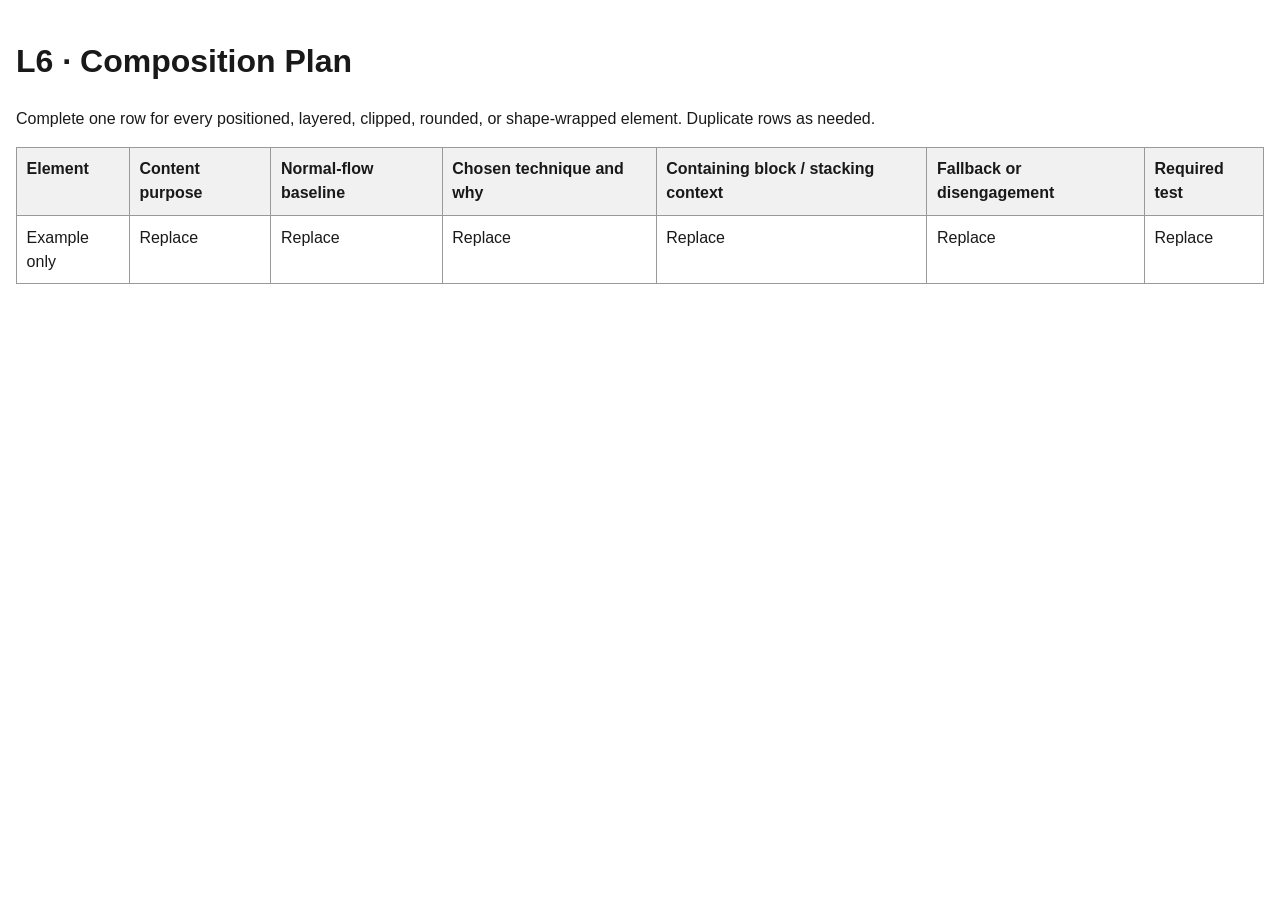
==== composition-plan.html @ 9d8122d8 "starter files" ====
<!doctype html>
<html lang="en">
    <head>
        <meta charset="utf-8">
        <meta name="viewport" content="width=device-width,initial-scale=1">
        <title>Composition Plan</title>
        <style>
            body{
                font-family:Arial,sans-serif;
                line-height:1.5;
                max-width:90rem;
                margin:auto;
                padding:1rem;
                color:#191919;
                }
            table{
                width:100%;
                border-collapse:collapse;
                }
            th,td{
                padding:.6rem;
                border:1px solid #999;
                text-align:left;
                vertical-align:top;
                }
            th{
                background:#f1f1f1;
                }
        </style>
        </head>
        <body>
            <h1>L6 · Composition Plan</h1>
            <p>Complete one row for every positioned, layered, clipped, rounded, or shape-wrapped element. Duplicate rows as needed.</p>
            <table>
                <thead>
                    <tr>
                        <th>Element</th>
                        <th>Content purpose</th>
                        <th>Normal-flow baseline</th>
                        <th>Chosen technique and why</th>
                        <th>Containing block / stacking context</th>
                        <th>Fallback or disengagement</th>
                        <th>Required test</th>
                    </tr>
                </thead>
                <tbody>
                    <tr>
                        <td>Example only</td>
                        <td>Replace</td>
                        <td>Replace</td>
                        <td>Replace</td>
                        <td>Replace</td>
                        <td>Replace</td>
                        <td>Replace</td>
                    </tr>
                </tbody>
            </table>
        </body>
        </html>
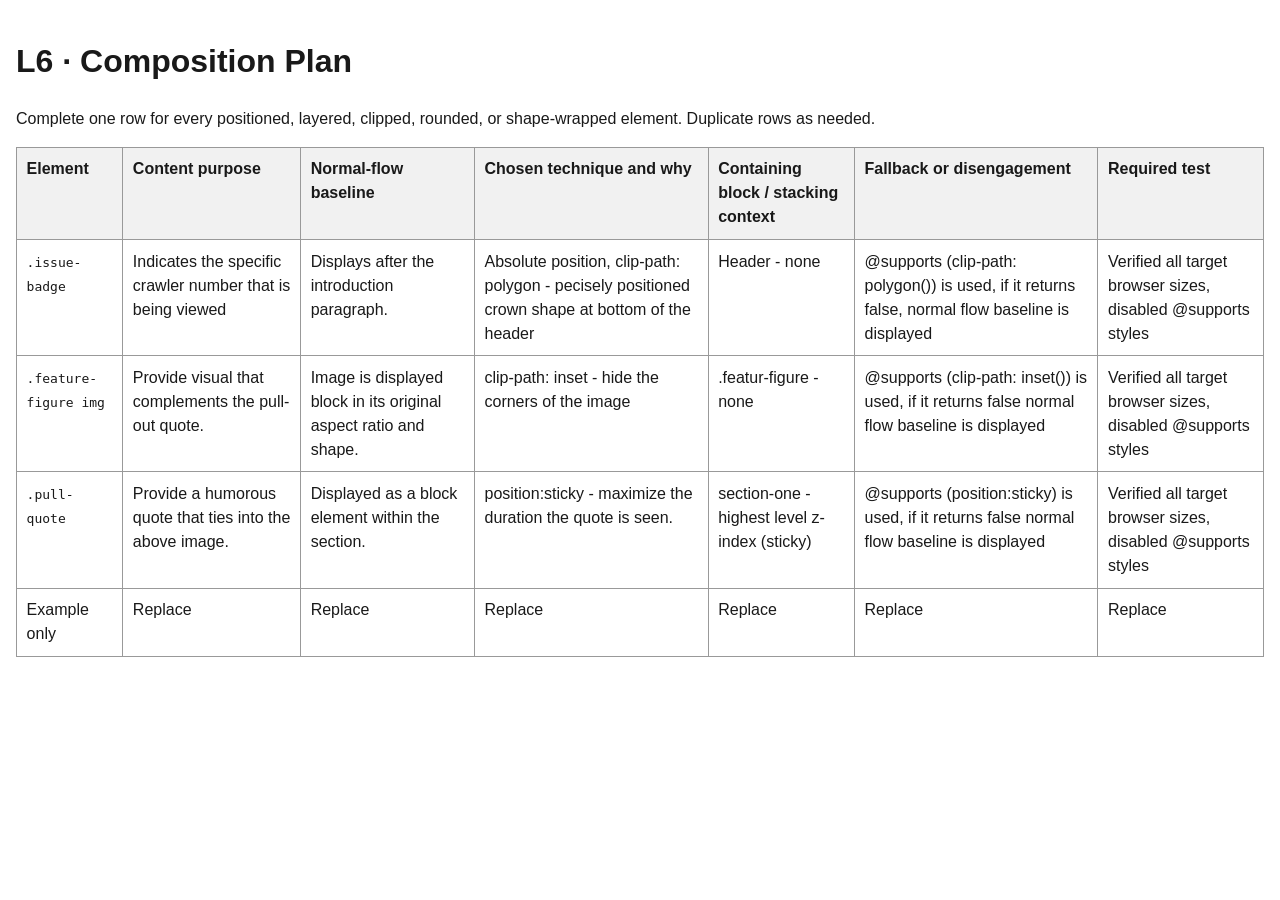
==== commit 48c2811d: "some layering & composition" ====
--- a/composition-plan.html
+++ b/composition-plan.html
@@ -45,13 +45,40 @@
                 </thead>
                 <tbody>
                     <tr>
-                        <td>Example only</td>
-                        <td>Replace</td>
-                        <td>Replace</td>
-                        <td>Replace</td>
-                        <td>Replace</td>
-                        <td>Replace</td>
-                        <td>Replace</td>
+                        <td><code>.issue-badge</code></td> <!-- Element -->
+                        <td>Indicates the specific crawler number that is being viewed</td><!-- Content purpose -->
+                        <td>Displays after the introduction paragraph.</td><!-- Normal-flow baseline -->
+                        <td>Absolute position, clip-path: polygon - pecisely positioned crown shape at bottom of the header</td><!-- Chosen technique and why -->
+                        <td>Header - none</td><!-- Containing block / stacking context -->
+                        <td>@supports (clip-path: polygon()) is used, if it returns false, normal flow baseline is displayed</td><!-- Fallback or disengagement -->
+                        <td>Verified all target browser sizes, disabled @supports styles</td><!-- Required test -->
+                    </tr>
+                    <tr>
+                        <td><code>.feature-figure img</code></td><!-- Element -->
+                        <td>Provide visual that complements the pull-out quote.</td><!-- Content purpose -->
+                        <td>Image is displayed block in its original aspect ratio and shape.</td><!-- Normal-flow baseline -->
+                        <td>clip-path: inset - hide the corners of the image</td><!-- Chosen technique and why -->
+                        <td>.featur-figure - none</td><!-- Containing block / stacking context -->
+                        <td>@supports (clip-path: inset()) is used, if it returns false normal flow baseline is displayed</td><!-- Fallback or disengagement -->
+                        <td>Verified all target browser sizes, disabled @supports styles</td><!-- Required test -->
+                    </tr>
+                    <tr>
+                        <td><code>.pull-quote</code></td><!-- Element -->
+                        <td>Provide a humorous quote that ties into the above image.</td><!-- Content purpose -->
+                        <td>Displayed as a block element within the section.</td><!-- Normal-flow baseline -->
+                        <td>position:sticky - maximize the duration the quote is seen.</td><!-- Chosen technique and why -->
+                        <td>section-one - highest level z-index (sticky)</td><!-- Containing block / stacking context -->
+                        <td>@supports (position:sticky) is used, if it returns false normal flow baseline is displayed</td><!-- Fallback or disengagement -->
+                        <td>Verified all target browser sizes, disabled @supports styles</td><!-- Required test -->
+                    </tr>
+                    <tr>
+                        <td>Example only</td><!-- Element -->
+                        <td>Replace</td><!-- Content purpose -->
+                        <td>Replace</td><!-- Normal-flow baseline -->
+                        <td>Replace</td><!-- Chosen technique and why -->
+                        <td>Replace</td><!-- Containing block / stacking context -->
+                        <td>Replace</td><!-- Fallback or disengagement -->
+                        <td>Replace</td><!-- Required test -->
                     </tr>
                 </tbody>
             </table>
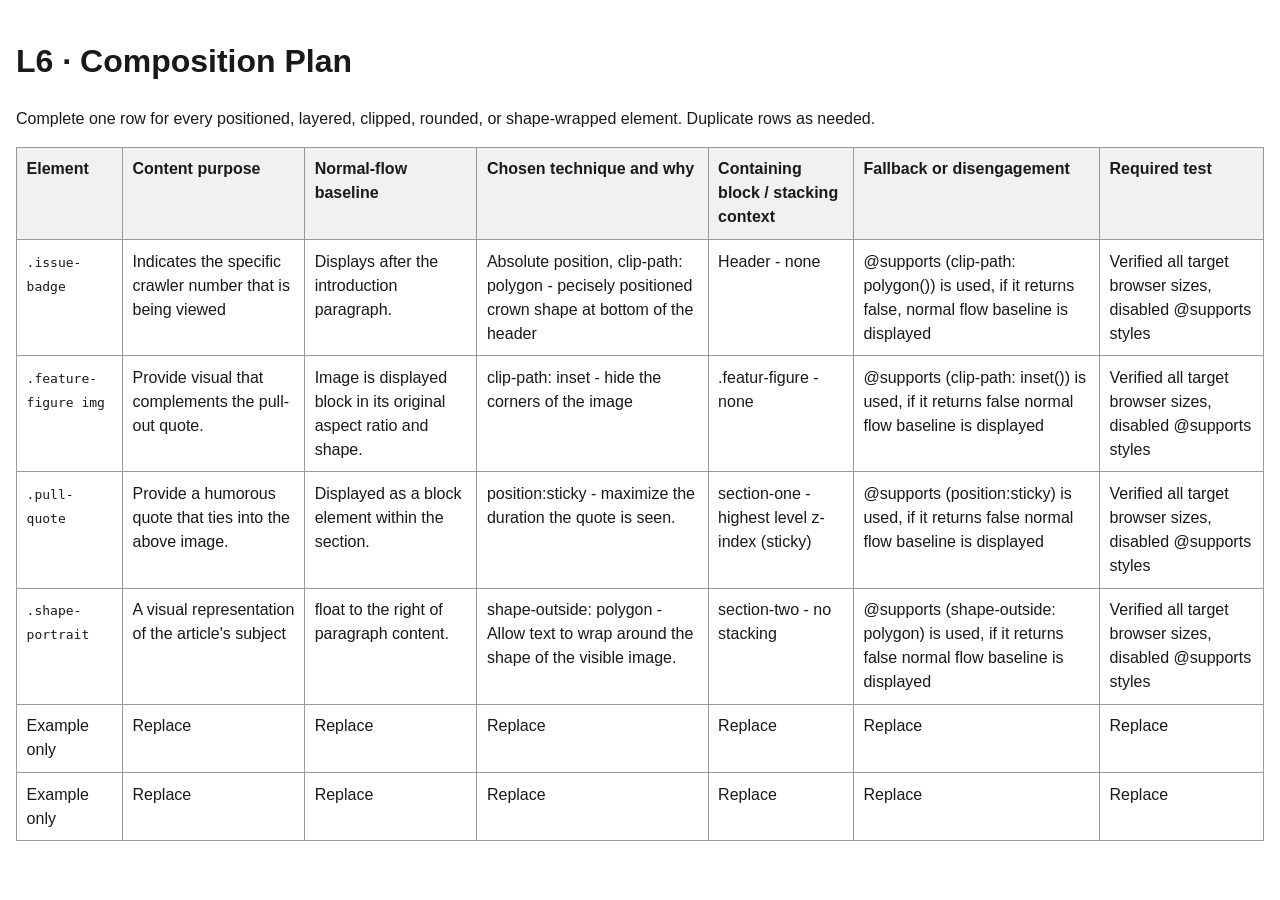
==== commit 05854cba: "some typos" ====
--- a/composition-plan.html
+++ b/composition-plan.html
@@ -72,6 +72,24 @@
                         <td>Verified all target browser sizes, disabled @supports styles</td><!-- Required test -->
                     </tr>
                     <tr>
+                        <td><code>.shape-portrait</code></td><!-- Element -->
+                        <td>A visual representation of the article's subject</td><!-- Content purpose -->
+                        <td>float to the right of paragraph content.</td><!-- Normal-flow baseline -->
+                        <td>shape-outside: polygon - Allow text to wrap around the shape of the visible image.</td><!-- Chosen technique and why -->
+                        <td>section-two - no stacking</td><!-- Containing block / stacking context -->
+                        <td>@supports (shape-outside: polygon) is used, if it returns false normal flow baseline is displayed</td><!-- Fallback or disengagement -->
+                        <td>Verified all target browser sizes, disabled @supports styles</td><!-- Required test -->
+                    </tr>
+                    <tr>
+                        <td>Example only</td><!-- Element -->
+                        <td>Replace</td><!-- Content purpose -->
+                        <td>Replace</td><!-- Normal-flow baseline -->
+                        <td>Replace</td><!-- Chosen technique and why -->
+                        <td>Replace</td><!-- Containing block / stacking context -->
+                        <td>Replace</td><!-- Fallback or disengagement -->
+                        <td>Replace</td><!-- Required test -->
+                    </tr>
+                    <tr>
                         <td>Example only</td><!-- Element -->
                         <td>Replace</td><!-- Content purpose -->
                         <td>Replace</td><!-- Normal-flow baseline -->
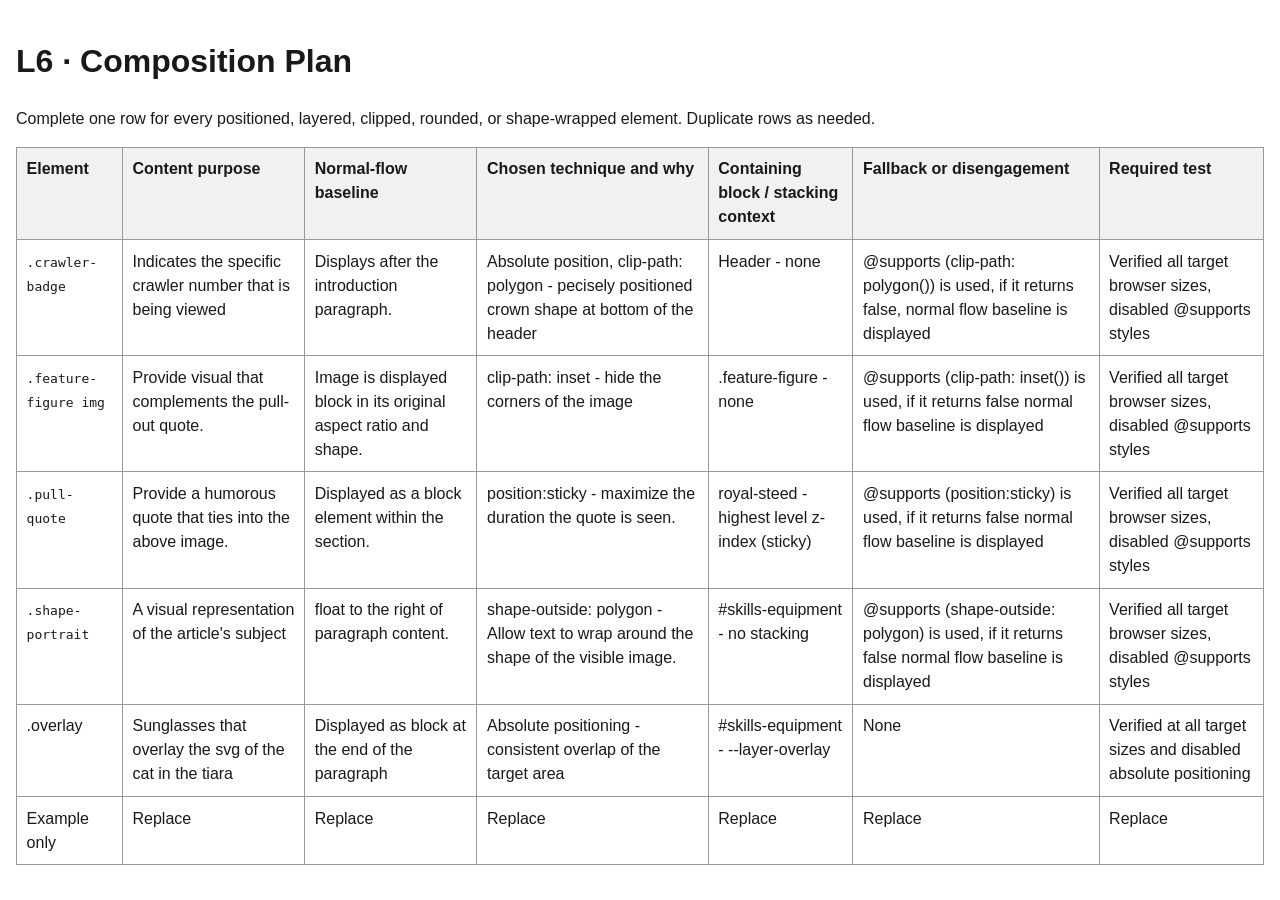
==== commit 2d1d5934: "absolute troubles absolute positioning on a scaling item is not fun... having some issues. initiated" ====
--- a/composition-plan.html
+++ b/composition-plan.html
@@ -45,7 +45,7 @@
                 </thead>
                 <tbody>
                     <tr>
-                        <td><code>.issue-badge</code></td> <!-- Element -->
+                        <td><code>.crawler-badge</code></td> <!-- Element -->
                         <td>Indicates the specific crawler number that is being viewed</td><!-- Content purpose -->
                         <td>Displays after the introduction paragraph.</td><!-- Normal-flow baseline -->
                         <td>Absolute position, clip-path: polygon - pecisely positioned crown shape at bottom of the header</td><!-- Chosen technique and why -->
@@ -58,7 +58,7 @@
                         <td>Provide visual that complements the pull-out quote.</td><!-- Content purpose -->
                         <td>Image is displayed block in its original aspect ratio and shape.</td><!-- Normal-flow baseline -->
                         <td>clip-path: inset - hide the corners of the image</td><!-- Chosen technique and why -->
-                        <td>.featur-figure - none</td><!-- Containing block / stacking context -->
+                        <td>.feature-figure - none</td><!-- Containing block / stacking context -->
                         <td>@supports (clip-path: inset()) is used, if it returns false normal flow baseline is displayed</td><!-- Fallback or disengagement -->
                         <td>Verified all target browser sizes, disabled @supports styles</td><!-- Required test -->
                     </tr>
@@ -67,7 +67,7 @@
                         <td>Provide a humorous quote that ties into the above image.</td><!-- Content purpose -->
                         <td>Displayed as a block element within the section.</td><!-- Normal-flow baseline -->
                         <td>position:sticky - maximize the duration the quote is seen.</td><!-- Chosen technique and why -->
-                        <td>section-one - highest level z-index (sticky)</td><!-- Containing block / stacking context -->
+                        <td>royal-steed - highest level z-index (sticky)</td><!-- Containing block / stacking context -->
                         <td>@supports (position:sticky) is used, if it returns false normal flow baseline is displayed</td><!-- Fallback or disengagement -->
                         <td>Verified all target browser sizes, disabled @supports styles</td><!-- Required test -->
                     </tr>
@@ -76,18 +76,18 @@
                         <td>A visual representation of the article's subject</td><!-- Content purpose -->
                         <td>float to the right of paragraph content.</td><!-- Normal-flow baseline -->
                         <td>shape-outside: polygon - Allow text to wrap around the shape of the visible image.</td><!-- Chosen technique and why -->
-                        <td>section-two - no stacking</td><!-- Containing block / stacking context -->
+                        <td>#skills-equipment - no stacking</td><!-- Containing block / stacking context -->
                         <td>@supports (shape-outside: polygon) is used, if it returns false normal flow baseline is displayed</td><!-- Fallback or disengagement -->
                         <td>Verified all target browser sizes, disabled @supports styles</td><!-- Required test -->
                     </tr>
                     <tr>
-                        <td>Example only</td><!-- Element -->
-                        <td>Replace</td><!-- Content purpose -->
-                        <td>Replace</td><!-- Normal-flow baseline -->
-                        <td>Replace</td><!-- Chosen technique and why -->
-                        <td>Replace</td><!-- Containing block / stacking context -->
-                        <td>Replace</td><!-- Fallback or disengagement -->
-                        <td>Replace</td><!-- Required test -->
+                        <td>.overlay</td><!-- Element -->
+                        <td>Sunglasses that overlay the svg of the cat in the tiara</td><!-- Content purpose -->
+                        <td>Displayed as block at the end of the paragraph</td><!-- Normal-flow baseline -->
+                        <td>Absolute positioning - consistent overlap of the target area</td><!-- Chosen technique and why -->
+                        <td>#skills-equipment - --layer-overlay</td><!-- Containing block / stacking context -->
+                        <td>None</td><!-- Fallback or disengagement -->
+                        <td>Verified at all target sizes and disabled absolute positioning</td><!-- Required test -->
                     </tr>
                     <tr>
                         <td>Example only</td><!-- Element -->
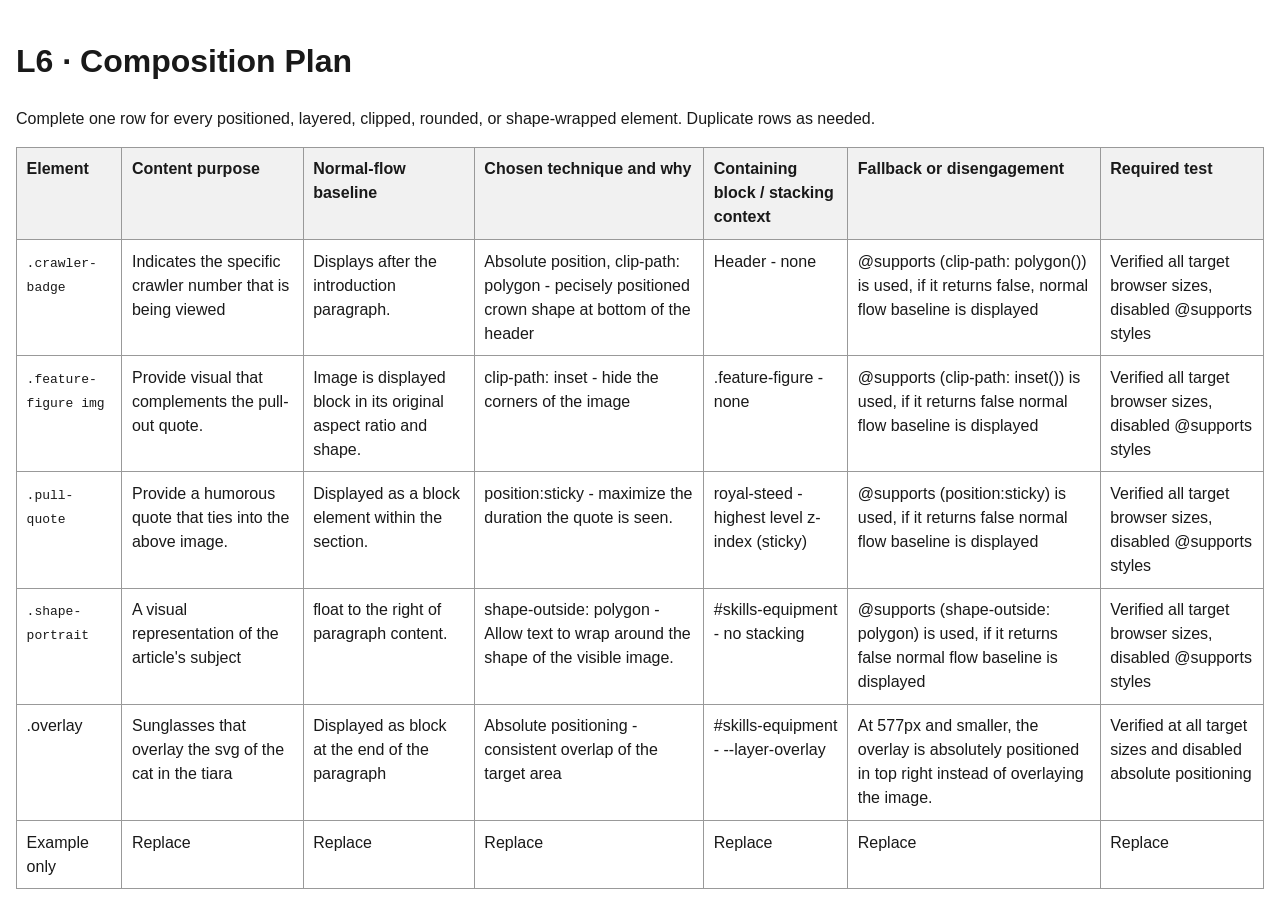
==== commit de6ccf38: "absolute overlay gave up on positioning it for every single size. <579px it's absolute in top right," ====
--- a/composition-plan.html
+++ b/composition-plan.html
@@ -86,7 +86,7 @@
                         <td>Displayed as block at the end of the paragraph</td><!-- Normal-flow baseline -->
                         <td>Absolute positioning - consistent overlap of the target area</td><!-- Chosen technique and why -->
                         <td>#skills-equipment - --layer-overlay</td><!-- Containing block / stacking context -->
-                        <td>None</td><!-- Fallback or disengagement -->
+                        <td>At 577px and smaller, the overlay is absolutely positioned in top right instead of overlaying the image. </td><!-- Fallback or disengagement -->
                         <td>Verified at all target sizes and disabled absolute positioning</td><!-- Required test -->
                     </tr>
                     <tr>
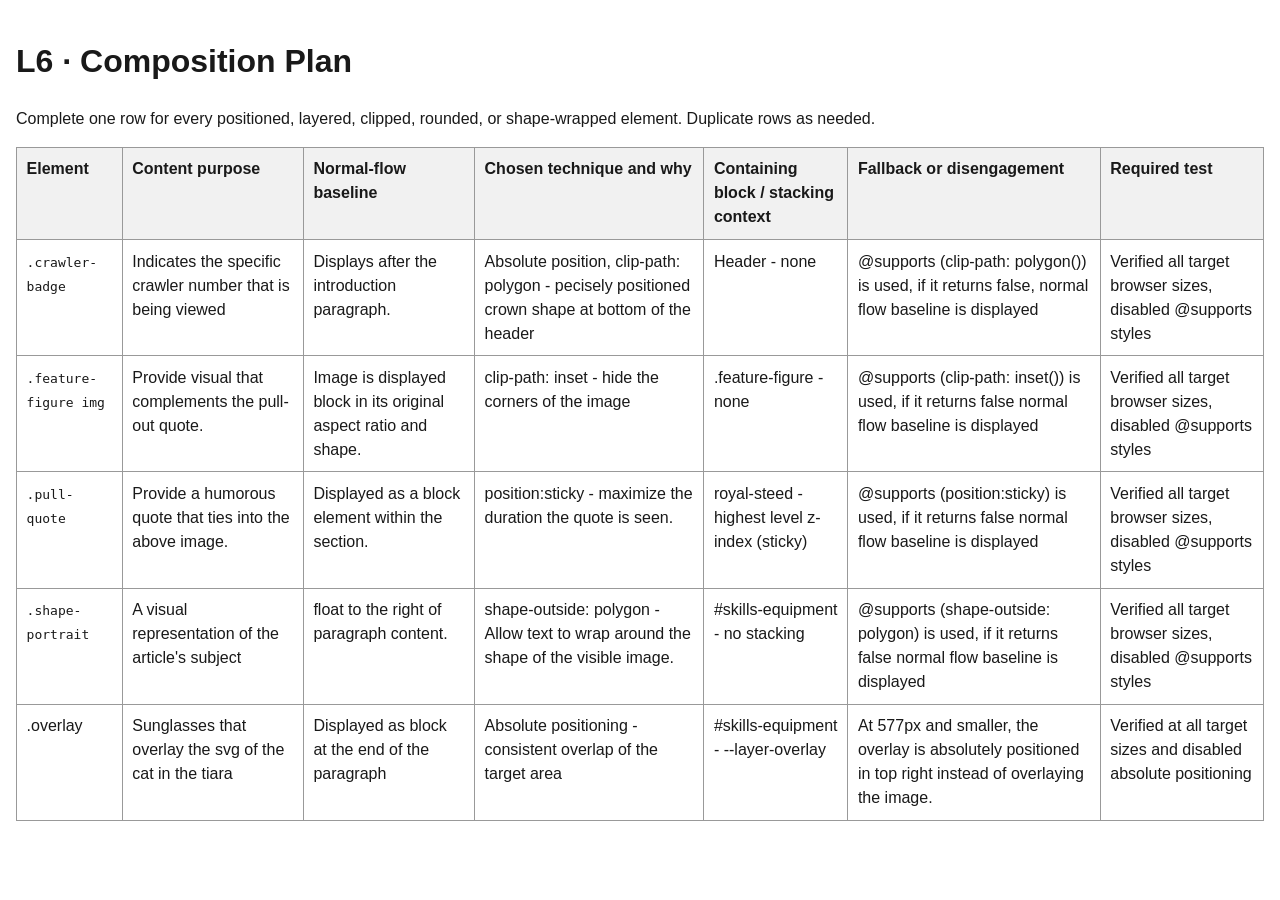
==== commit 7418ee97: "final product documentation complete, theme applied." ====
--- a/composition-plan.html
+++ b/composition-plan.html
@@ -89,15 +89,6 @@
                         <td>At 577px and smaller, the overlay is absolutely positioned in top right instead of overlaying the image. </td><!-- Fallback or disengagement -->
                         <td>Verified at all target sizes and disabled absolute positioning</td><!-- Required test -->
                     </tr>
-                    <tr>
-                        <td>Example only</td><!-- Element -->
-                        <td>Replace</td><!-- Content purpose -->
-                        <td>Replace</td><!-- Normal-flow baseline -->
-                        <td>Replace</td><!-- Chosen technique and why -->
-                        <td>Replace</td><!-- Containing block / stacking context -->
-                        <td>Replace</td><!-- Fallback or disengagement -->
-                        <td>Replace</td><!-- Required test -->
-                    </tr>
                 </tbody>
             </table>
         </body>
